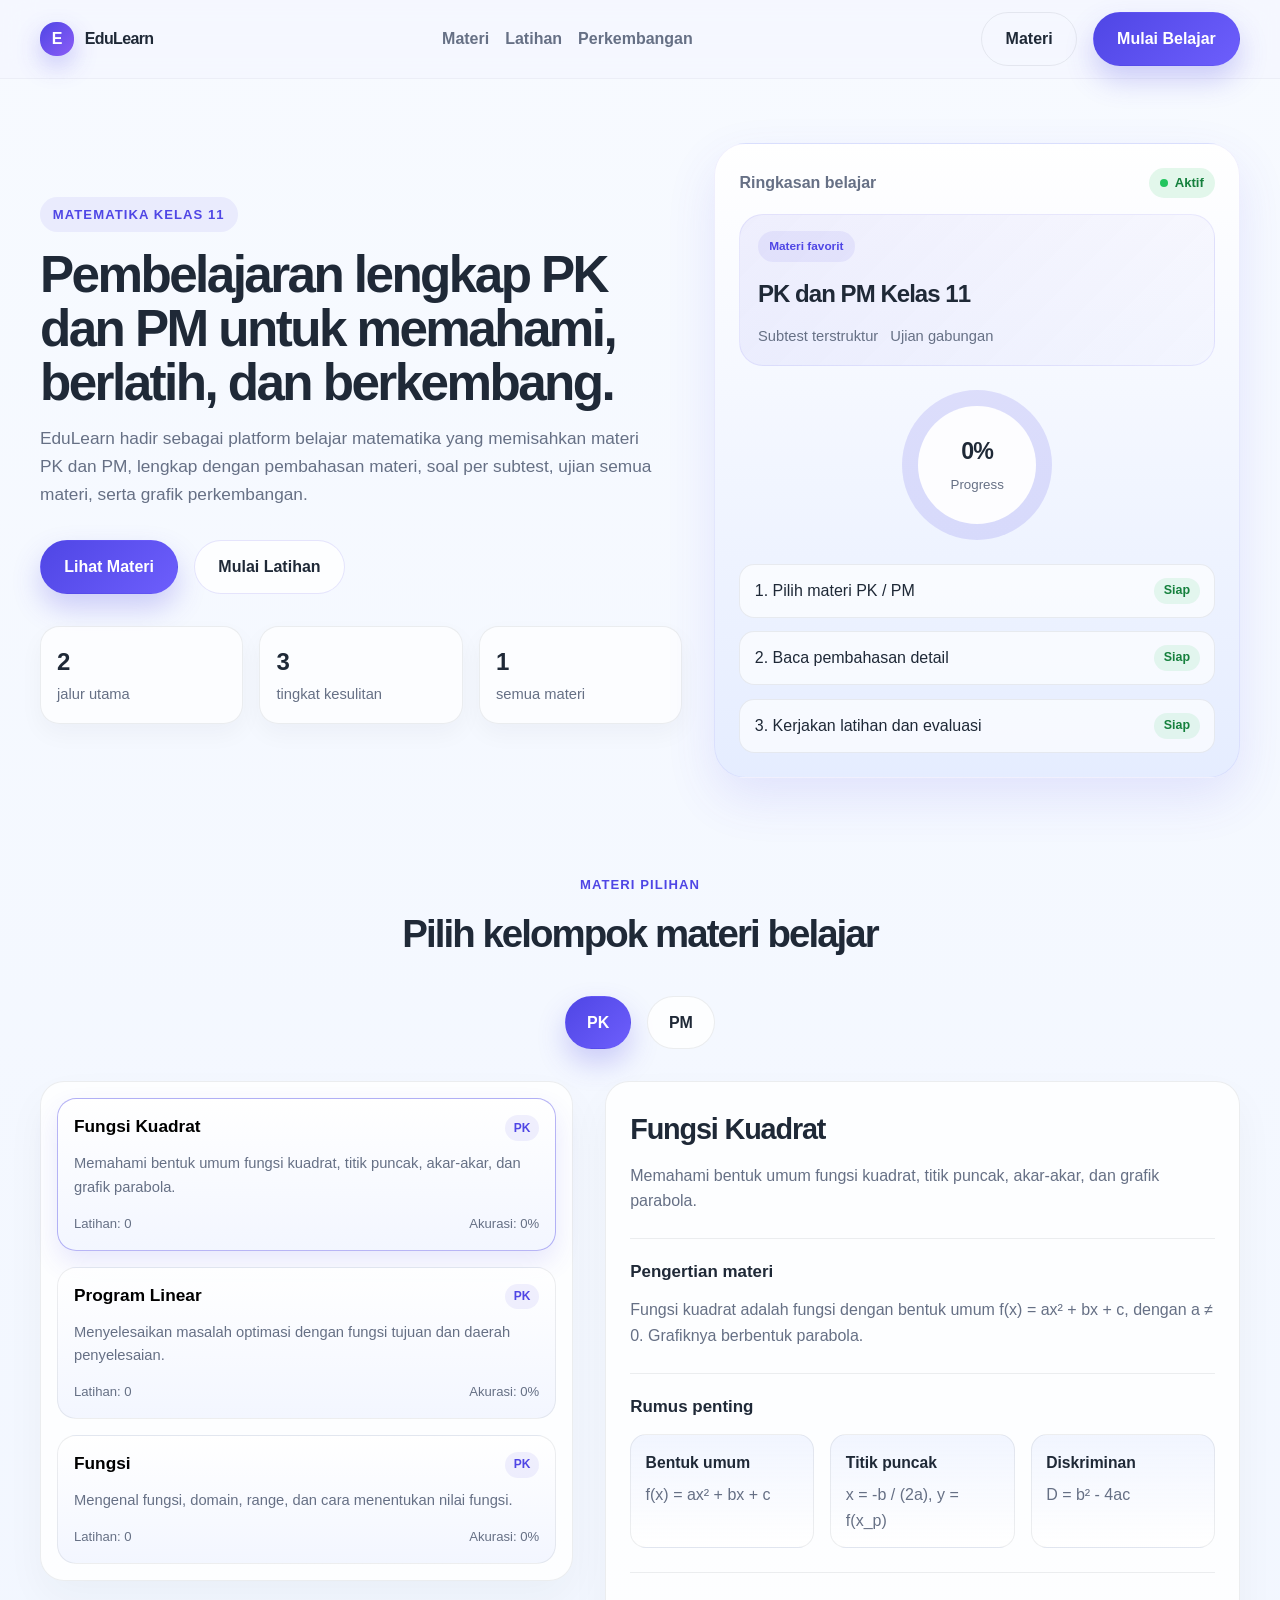
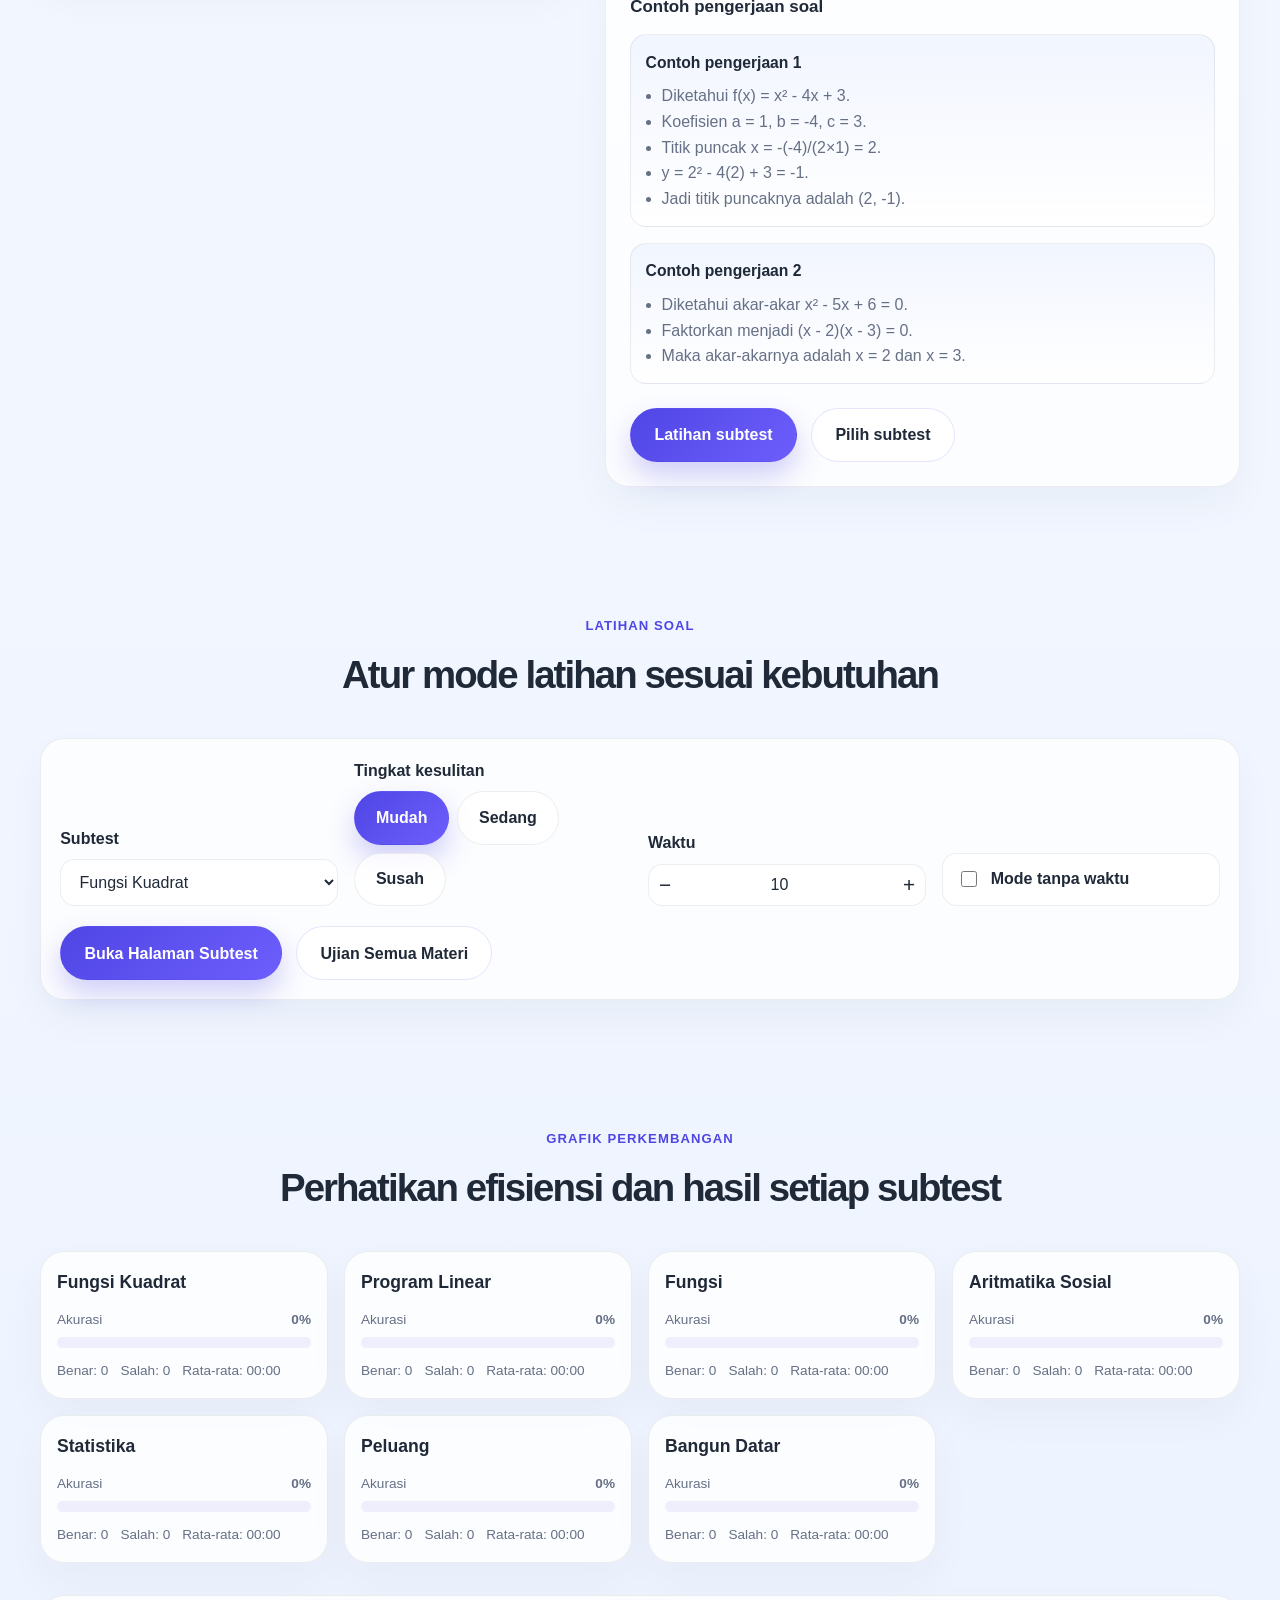
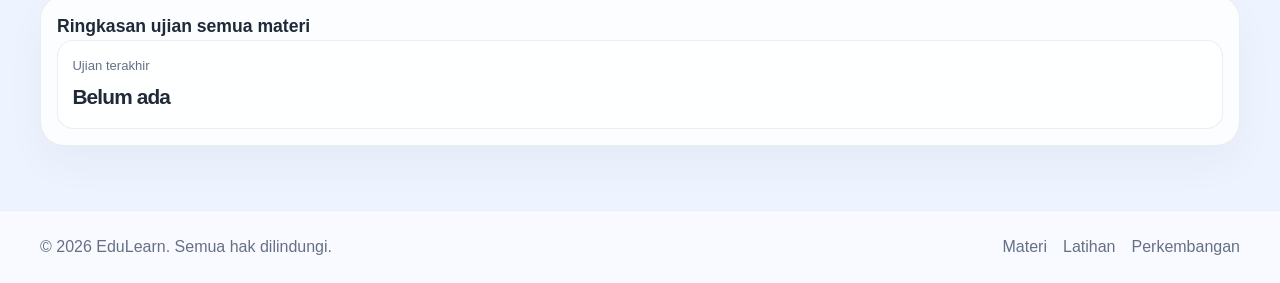
==== index.html.html @ b4b96523 "Add files via upload" ====
﻿<!DOCTYPE html>
<html lang="id">
<head>
  <meta charset="UTF-8" />
  <meta name="viewport" content="width=device-width, initial-scale=1.0" />
  <title>EduLearn | Matematika Kelas 11</title>
  <meta name="description" content="Website pembelajaran Matematika Kelas 11 dengan materi PK dan PM, pembahasan detail, latihan soal, mode tanpa waktu, dan grafik perkembangan." />
  <link rel="stylesheet" href="style.css" />
</head>
<body>
  <header class="topbar">
    <div class="container nav">
      <a class="brand" href="#home" aria-label="EduLearn home">
        <span class="brand-mark">E</span>
        <span>EduLearn</span>
      </a>

      <nav class="nav-links" aria-label="Main navigation">
        <a href="#materi">Materi</a>
        <a href="#latihan">Latihan</a>
        <a href="#progress">Perkembangan</a>
      </nav>

      <div class="nav-actions">
        <a class="btn btn-ghost" href="#materi">Materi</a>
        <a class="btn btn-primary" href="subtest.html">Mulai Belajar</a>
      </div>

      <button class="menu-toggle" aria-label="Toggle navigation">☰</button>
    </div>
  </header>

  <main id="home">
    <section class="hero">
      <div class="container hero-grid">
        <div class="hero-copy">
          <div class="eyebrow">Matematika Kelas 11</div>
          <h1>Pembelajaran lengkap PK dan PM untuk memahami, berlatih, dan berkembang.</h1>
          <p>
            EduLearn hadir sebagai platform belajar matematika yang memisahkan materi PK dan PM,
            lengkap dengan pembahasan materi, soal per subtest, ujian semua materi, serta grafik perkembangan.
          </p>

          <div class="cta-group">
            <a class="btn btn-primary" href="#materi">Lihat Materi</a>
            <a class="btn btn-secondary" href="subtest.html">Mulai Latihan</a>
          </div>

          <div class="hero-metrics">
            <div class="metric">
              <strong>2</strong>
              <span>jalur utama</span>
            </div>
            <div class="metric">
              <strong>3</strong>
              <span>tingkat kesulitan</span>
            </div>
            <div class="metric">
              <strong>1</strong>
              <span>semua materi</span>
            </div>
          </div>
        </div>

        <div class="hero-panel">
          <div class="panel-card">
            <div class="panel-header">
              <span>Ringkasan belajar</span>
              <span class="panel-status">Aktif</span>
            </div>

            <div class="promo-preview">
              <span class="promo-tag">Materi favorit</span>
              <div class="promo-title">PK dan PM Kelas 11</div>
              <div class="promo-meta">
                <span>Subtest terstruktur</span>
                <span>Ujian gabungan</span>
              </div>
            </div>

            <div class="progress-ring" aria-label="Overview progress">
              <div class="progress-content">
                <strong id="overviewPercent">0%</strong>
                <small>Progress</small>
              </div>
            </div>

            <ul class="schedule">
              <li><span>1. Pilih materi PK / PM</span><strong>Siap</strong></li>
              <li><span>2. Baca pembahasan detail</span><strong>Siap</strong></li>
              <li><span>3. Kerjakan latihan dan evaluasi</span><strong>Siap</strong></li>
            </ul>
          </div>
        </div>
      </div>
    </section>

    <section class="section" id="materi">
      <div class="container">
        <div class="section-header center">
          <p>Materi Pilihan</p>
          <h2>Pilih kelompok materi belajar</h2>
        </div>

        <div class="subject-switch">
          <button class="subject-tab active" data-subject="PK" type="button">PK</button>
          <button class="subject-tab" data-subject="PM" type="button">PM</button>
        </div>

        <div class="topic-layout">
          <div class="topic-list-panel">
            <div id="topicGrid" class="topic-grid"></div>
          </div>

          <aside id="topicDetail" class="topic-detail" aria-live="polite"></aside>
        </div>
      </div>
    </section>

    <section class="section" id="latihan">
      <div class="container">
        <div class="section-header center">
          <p>Latihan Soal</p>
          <h2>Atur mode latihan sesuai kebutuhan</h2>
        </div>

        <div class="quiz-box">
          <div class="quiz-controls">
            <div class="field-group compact">
              <label for="topicSelect">Subtest</label>
              <select id="topicSelect"></select>
            </div>

            <div class="field-group compact">
              <label>Tingkat kesulitan</label>
              <div class="difficulty-group">
                <button class="difficulty-btn active" data-difficulty="mudah" type="button">Mudah</button>
                <button class="difficulty-btn" data-difficulty="sedang" type="button">Sedang</button>
                <button class="difficulty-btn" data-difficulty="susah" type="button">Susah</button>
              </div>
            </div>

            <div class="field-group compact">
              <label>Waktu</label>
              <div class="timer-adjust">
                <button id="decreaseTime" type="button">−</button>
                <input id="timerMinutes" type="number" min="1" max="60" value="10" />
                <button id="increaseTime" type="button">+</button>
              </div>
            </div>

            <label class="toggle-row">
              <input id="untimedMode" type="checkbox" />
              <span>Mode tanpa waktu</span>
            </label>
          </div>

          <div class="quiz-actions">
            <a class="btn btn-primary" href="subtest.html">Buka Halaman Subtest</a>
            <button id="startExam" class="btn btn-secondary" type="button">Ujian Semua Materi</button>
          </div>

          <div id="quizArea" class="quiz-area hidden"></div>
          <div id="resultsArea" class="results-area hidden"></div>
        </div>
      </div>
    </section>

    <section class="section progress-section" id="progress">
      <div class="container">
        <div class="section-header center">
          <p>Grafik Perkembangan</p>
          <h2>Perhatikan efisiensi dan hasil setiap subtest</h2>
        </div>

        <div id="progressOverview" class="progress-overview"></div>
      </div>
    </section>
  </main>

  <footer>
    <div class="container footer-inner">
      <div>© <span id="current-year">2026</span> EduLearn. Semua hak dilindungi.</div>
      <div class="footer-links">
        <a href="#materi">Materi</a>
        <a href="#latihan">Latihan</a>
        <a href="#progress">Perkembangan</a>
      </div>
    </div>
  </footer>

  <script src="script.js"></script>
</body>
</html>
---- style.css ----
﻿:root {
  --bg: #f4f7ff;
  --surface: #ffffff;
  --surface-soft: #edf3ff;
  --primary: #4f46e5;
  --primary-dark: #312e81;
  --accent: #22c55e;
  --warning: #f59e0b;
  --danger: #ef4444;
  --text: #1f2937;
  --muted: #667085;
  --border: rgba(31, 41, 55, 0.08);
  --shadow: 0 20px 50px rgba(79, 70, 229, 0.12);
}

* { box-sizing: border-box; }
html { scroll-behavior: smooth; }
body {
  margin: 0;
  font-family: "Segoe UI", Tahoma, Geneva, Verdana, sans-serif;
  background: linear-gradient(180deg, #f7faff 0%, #edf3ff 100%);
  color: var(--text);
  line-height: 1.6;
}

a { color: inherit; text-decoration: none; }
button, input, select { font: inherit; }
.container { width: min(1200px, calc(100% - 2rem)); margin: 0 auto; }
.section { padding: 4rem 0; }
.center { text-align: center; }

.topbar {
  position: sticky;
  top: 0;
  z-index: 20;
  background: rgba(244, 247, 255, 0.82);
  border-bottom: 1px solid rgba(31, 41, 55, 0.04);
  backdrop-filter: blur(16px);
}

.nav {
  display: flex;
  align-items: center;
  justify-content: space-between;
  min-height: 78px;
  gap: 1.25rem;
}

.brand {
  display: inline-flex;
  align-items: center;
  gap: 0.7rem;
  font-weight: 800;
  letter-spacing: -0.04em;
}

.brand-mark {
  width: 2.1rem;
  height: 2.1rem;
  display: grid;
  place-items: center;
  border-radius: 16px;
  color: #fff;
  background: linear-gradient(135deg, var(--primary), #8b5cf6);
  box-shadow: 0 10px 24px rgba(79, 70, 229, 0.28);
}

.nav-links, .nav-actions {
  display: flex;
  align-items: center;
  gap: 1rem;
}

.nav-links {
  color: var(--muted);
  font-weight: 600;
}

.nav-links a, .footer-links a {
  transition: color 0.2s ease;
}

.nav-links a:hover, .footer-links a:hover {
  color: var(--primary);
}

.menu-toggle {
  display: none;
  border: 0;
  background: #fff;
  color: var(--text);
  width: 2.8rem;
  height: 2.8rem;
  border-radius: 0.9rem;
  box-shadow: 0 8px 20px rgba(31, 41, 55, 0.08);
  cursor: pointer;
}

.btn {
  display: inline-flex;
  align-items: center;
  justify-content: center;
  border-radius: 999px;
  border: 1px solid transparent;
  padding: 0.82rem 1.45rem;
  font-weight: 700;
  cursor: pointer;
  transition: transform 0.2s ease, box-shadow 0.2s ease;
}

.btn:hover, .btn:focus-visible {
  transform: translateY(-2px);
}

.btn-primary {
  background: linear-gradient(135deg, var(--primary), #6d5efc);
  color: #fff;
  box-shadow: 0 14px 28px rgba(79, 70, 229, 0.25);
}

.btn-secondary {
  border-color: rgba(79, 70, 229, 0.14);
  background: rgba(255, 255, 255, 0.8);
  color: var(--text);
}

.btn-ghost {
  background: transparent;
  border-color: rgba(31, 41, 55, 0.08);
  color: var(--text);
}

.hero { padding: 4rem 0 2rem; }
.hero-grid {
  display: grid;
  grid-template-columns: 1.1fr 0.9fr;
  align-items: center;
  gap: 2rem;
}

.eyebrow {
  display: inline-flex;
  margin-bottom: 1rem;
  padding: 0.45rem 0.8rem;
  border-radius: 999px;
  background: rgba(79, 70, 229, 0.08);
  color: var(--primary);
  font-size: 0.82rem;
  font-weight: 700;
  letter-spacing: 0.08em;
  text-transform: uppercase;
}

.hero-copy h1 {
  margin: 0;
  font-size: clamp(2.4rem, 4vw, 4.2rem);
  line-height: 1.05;
  letter-spacing: -0.05em;
}

.hero-copy p {
  margin-top: 1rem;
  max-width: 620px;
  font-size: 1.08rem;
  color: var(--muted);
}

.cta-group {
  display: flex;
  flex-wrap: wrap;
  gap: 1rem;
  margin-top: 2rem;
}

.hero-metrics {
  display: grid;
  grid-template-columns: repeat(3, minmax(0, 1fr));
  gap: 1rem;
  margin-top: 2rem;
}

.metric {
  background: rgba(255,255,255,0.7);
  border: 1px solid var(--border);
  border-radius: 1.2rem;
  padding: 1rem;
  box-shadow: 0 10px 25px rgba(15, 23, 42, 0.04);
}

.metric strong {
  display: block;
  font-size: 1.5rem;
  letter-spacing: -0.04em;
}

.metric span {
  color: var(--muted);
  font-size: 0.92rem;
}

.hero-panel { position: relative; }

.panel-card {
  background: linear-gradient(180deg, rgba(255,255,255,0.96), rgba(228,236,255,0.96));
  border: 1px solid rgba(79, 70, 229, 0.08);
  border-radius: 2rem;
  padding: 1.5rem;
  box-shadow: var(--shadow);
}

.panel-header {
  display: flex;
  justify-content: space-between;
  align-items: center;
  color: var(--muted);
  font-weight: 600;
}

.panel-status {
  display: inline-flex;
  align-items: center;
  gap: 0.4rem;
  padding: 0.28rem 0.7rem;
  border-radius: 999px;
  background: rgba(34, 197, 94, 0.12);
  color: #15803d;
  font-size: 0.82rem;
  font-weight: 700;
}

.panel-status::before {
  content: "";
  width: 0.5rem;
  height: 0.5rem;
  border-radius: 50%;
  background: #22c55e;
}

.promo-preview {
  margin-top: 1rem;
  background: linear-gradient(135deg, rgba(79,70,229,0.08), rgba(79,70,229,0.02));
  border: 1px solid rgba(79, 70, 229, 0.09);
  border-radius: 1.5rem;
  padding: 1rem 1.1rem;
}

.promo-tag {
  display: inline-block;
  background: rgba(79, 70, 229, 0.08);
  color: var(--primary);
  border-radius: 999px;
  padding: 0.38rem 0.7rem;
  font-size: 0.74rem;
  font-weight: 700;
}

.promo-title {
  margin-top: 0.8rem;
  font-size: 1.5rem;
  font-weight: 800;
  letter-spacing: -0.04em;
}

.promo-meta {
  display: flex;
  flex-wrap: wrap;
  gap: 0.75rem;
  margin-top: 0.75rem;
  color: var(--muted);
  font-size: 0.92rem;
}

.progress-ring {
  width: 150px;
  height: 150px;
  margin: 1.5rem auto 0;
  border-radius: 50%;
  display: grid;
  place-items: center;
  background: conic-gradient(var(--primary) 0deg, rgba(79,70,229,0.15) 0deg);
  position: relative;
}

.progress-ring::before {
  content: "";
  position: absolute;
  inset: 16px;
  border-radius: 50%;
  background: rgba(255,255,255,0.95);
}

.progress-content {
  position: relative;
  z-index: 1;
  text-align: center;
}

.progress-content strong {
  display: block;
  font-size: 1.45rem;
  letter-spacing: -0.04em;
}

.progress-content small {
  color: var(--muted);
}

.schedule {
  list-style: none;
  padding: 0;
  margin: 1.5rem 0 0;
  display: grid;
  gap: 0.85rem;
}

.schedule li {
  display: flex;
  justify-content: space-between;
  align-items: center;
  gap: 0.75rem;
  padding: 0.8rem 0.9rem;
  background: rgba(255,255,255,0.65);
  border: 1px solid var(--border);
  border-radius: 0.95rem;
}

.schedule strong {
  display: inline-flex;
  border-radius: 999px;
  padding: 0.2rem 0.6rem;
  background: rgba(34, 197, 94, 0.1);
  color: #15803d;
  font-size: 0.78rem;
}

.section-header {
  margin-bottom: 2rem;
}

.section-header p {
  margin: 0 0 0.5rem;
  color: var(--primary);
  font-size: 0.82rem;
  font-weight: 700;
  letter-spacing: 0.08em;
  text-transform: uppercase;
}

.section-header h2 {
  margin: 0;
  font-size: clamp(1.8rem, 3vw, 2.8rem);
  letter-spacing: -0.05em;
}

.subject-switch {
  display: flex;
  justify-content: center;
  flex-wrap: wrap;
  gap: 1rem;
  margin-bottom: 2rem;
}

.subject-tab, .difficulty-btn {
  border: 1px solid var(--border);
  background: rgba(255,255,255,0.8);
  color: var(--text);
  border-radius: 999px;
  padding: 0.8rem 1.3rem;
  font-weight: 700;
  cursor: pointer;
  transition: all 0.2s ease;
}

.subject-tab.active, .difficulty-btn.active {
  background: linear-gradient(135deg, var(--primary), #6d5efc);
  color: #fff;
  border-color: transparent;
  box-shadow: 0 14px 28px rgba(79, 70, 229, 0.25);
}

.topic-layout {
  display: grid;
  grid-template-columns: minmax(0, 1.05fr) minmax(0, 1.25fr);
  gap: 2rem;
  align-items: start;
}

.topic-list-panel, .topic-detail, .quiz-box, .progress-card {
  background: rgba(255,255,255,0.8);
  border: 1px solid var(--border);
  border-radius: 1.5rem;
  box-shadow: 0 18px 40px rgba(31, 41, 55, 0.04);
}

.topic-list-panel { padding: 1rem; }
.topic-grid { display: grid; gap: 1rem; }

.topic-card {
  width: 100%;
  border: 1px solid var(--border);
  background: linear-gradient(180deg, rgba(255,255,255,0.8), rgba(240,244,255,0.8));
  border-radius: 1.2rem;
  padding: 1rem;
  text-align: left;
  cursor: pointer;
  transition: all 0.2s ease;
}

.topic-card:hover { transform: translateY(-1px); border-color: rgba(79, 70, 229, 0.2); }
.topic-card.active {
  border-color: rgba(79,70,229,0.4);
  box-shadow: 0 12px 26px rgba(79,70,229,0.12);
}

.topic-head {
  display: flex;
  justify-content: space-between;
  align-items: flex-start;
  gap: 1rem;
}

.topic-head h3 {
  margin: 0;
  font-size: 1.08rem;
  line-height: 1.3;
}

.topic-tag {
  display: inline-flex;
  padding: 0.2rem 0.55rem;
  border-radius: 999px;
  background: rgba(79, 70, 229, 0.08);
  color: var(--primary);
  font-size: 0.75rem;
  font-weight: 700;
}

.topic-card p {
  margin: 0.7rem 0 0;
  color: var(--muted);
  font-size: 0.92rem;
}

.topic-meta {
  display: flex;
  justify-content: space-between;
  gap: 1rem;
  margin-top: 0.85rem;
  color: var(--muted);
  font-size: 0.82rem;
}

.topic-detail { padding: 1.5rem; min-height: 100%; }
.topic-detail h2 {
  margin: 0;
  font-size: clamp(1.8rem, 2vw, 2.4rem);
  letter-spacing: -0.04em;
}

.detail-subtitle {
  margin: 0.65rem 0 1.5rem;
  color: var(--muted);
}

.detail-section {
  margin-top: 1.5rem;
  border-top: 1px solid var(--border);
  padding-top: 1.2rem;
}

.detail-section h3 {
  margin: 0 0 0.75rem;
  font-size: 1.06rem;
}

.detail-section p {
  margin: 0;
  color: var(--muted);
}

.formula-grid, .example-grid {
  display: grid;
  gap: 1rem;
  margin-top: 0.9rem;
}

.formula-grid { grid-template-columns: repeat(auto-fit, minmax(160px, 1fr)); }

.formula-card, .example-card {
  border: 1px solid var(--border);
  border-radius: 1rem;
  padding: 0.9rem;
  background: linear-gradient(180deg, rgba(238,243,255,0.8), rgba(255,255,255,0.9));
}

.formula-card h4, .example-card h4 {
  margin: 0 0 0.45rem;
  font-size: 0.98rem;
}

.formula-card p, .example-card p, .example-card li {
  margin: 0;
  color: var(--muted);
}

.example-card ul {
  margin: 0.55rem 0 0;
  padding-left: 1rem;
  color: var(--muted);
}

.detail-actions {
  display: flex;
  flex-wrap: wrap;
  gap: 0.9rem;
  margin-top: 1.5rem;
}

.quiz-box { padding: 1.2rem; }
.quiz-controls {
  display: grid;
  grid-template-columns: repeat(4, minmax(0, 1fr));
  gap: 1rem;
  align-items: end;
}

.field-group { display: flex; flex-direction: column; gap: 0.5rem; }
.field-group label, .toggle-row span { font-weight: 700; }

select, input[type="number"] {
  width: 100%;
  border: 1px solid var(--border);
  border-radius: 0.9rem;
  background: rgba(255,255,255,0.9);
  padding: 0.8rem 0.9rem;
  color: var(--text);
}

.difficulty-group {
  display: flex;
  flex-wrap: wrap;
  gap: 0.5rem;
}

.timer-adjust {
  display: flex;
  align-items: center;
  gap: 0.5rem;
  border: 1px solid var(--border);
  border-radius: 0.9rem;
  background: rgba(255,255,255,0.9);
  overflow: hidden;
}

.timer-adjust button {
  border: 0;
  background: transparent;
  width: 2.5rem;
  height: 2.5rem;
  font-size: 1.3rem;
  cursor: pointer;
  color: var(--text);
}

.timer-adjust input {
  border: none;
  background: transparent;
  text-align: center;
  padding: 0;
}

.toggle-row {
  display: inline-flex;
  align-items: center;
  gap: 0.65rem;
  border: 1px solid var(--border);
  border-radius: 0.9rem;
  background: rgba(255,255,255,0.8);
  padding: 0.8rem 0.9rem;
  font-weight: 700;
}

.toggle-row input { width: 1rem; height: 1rem; }

.quiz-actions {
  display: flex;
  flex-wrap: wrap;
  gap: 0.9rem;
  margin-top: 1.3rem;
}

.quiz-area, .results-area { margin-top: 1.5rem; border-top: 1px solid var(--border); padding-top: 1.3rem; }
.hidden { display: none !important; }

.quiz-card {
  border: 1px solid var(--border);
  border-radius: 1.2rem;
  background: linear-gradient(180deg, rgba(238,243,255,0.8), rgba(255,255,255,0.95));
  padding: 1.2rem;
}

.quiz-meta {
  display: flex;
  justify-content: space-between;
  align-items: center;
  gap: 1rem;
  margin-bottom: 0.75rem;
  color: var(--muted);
  font-size: 0.92rem;
}

.quiz-card h3 {
  margin: 0;
  font-size: 1.3rem;
  line-height: 1.4;
}

.option-list {
  display: grid;
  gap: 0.7rem;
  margin-top: 1rem;
}

.option-btn {
  border: 1px solid var(--border);
  border-radius: 0.9rem;
  background: rgba(255,255,255,0.85);
  color: var(--text);
  padding: 0.9rem 1rem;
  text-align: left;
  cursor: pointer;
}

.option-btn.correct {
  background: rgba(34,197,94,0.12);
  border-color: rgba(34,197,94,0.4);
  color: #166534;
}

.option-btn.wrong {
  background: rgba(239,68,68,0.08);
  border-color: rgba(239,68,68,0.35);
  color: #991b1b;
}

.option-btn:disabled { cursor: not-allowed; }

.explanation-box {
  margin-top: 1rem;
  padding: 0.9rem 1rem;
  border-radius: 0.9rem;
  background: rgba(79, 70, 229, 0.06);
  border: 1px solid rgba(79, 70, 229, 0.12);
}

.quiz-footer {
  display: flex;
  justify-content: flex-end;
  margin-top: 1rem;
}

.result-box {
  border: 1px solid var(--border);
  border-radius: 1.2rem;
  padding: 1.2rem;
  background: linear-gradient(180deg, rgba(255,255,255,0.9), rgba(236,248,255,0.9));
}

.result-box h3 {
  margin: 0 0 0.75rem;
  font-size: 1.5rem;
}

.result-summary {
  color: var(--muted);
  margin-bottom: 1rem;
}

.result-summary p { margin: 0.2rem 0; }

.mistake-list {
  display: grid;
  gap: 0.8rem;
  margin-top: 1rem;
}

.mistake-item {
  border: 1px solid var(--border);
  border-radius: 0.9rem;
  padding: 0.9rem;
  background: rgba(255,255,255,0.7);
}

.mistake-item p { margin: 0 0 0.25rem; color: var(--muted); }

.progress-overview { display: grid; gap: 1rem; }
.progress-grid {
  display: grid;
  grid-template-columns: repeat(auto-fit, minmax(260px, 1fr));
  gap: 1rem;
}

.progress-card {
  padding: 1rem;
}

.progress-card h3 {
  margin: 0;
  font-size: 1.1rem;
}

.progress-wrapper { margin-top: 0.8rem; display: grid; gap: 0.5rem; }
.progress-row { display: grid; gap: 0.4rem; }
.progress-row .label {
  display: flex;
  justify-content: space-between;
  gap: 0.5rem;
  color: var(--muted);
  font-size: 0.85rem;
}
.progress-bar {
  width: 100%;
  height: 0.7rem;
  background: rgba(79, 70, 229, 0.08);
  border-radius: 999px;
  overflow: hidden;
}
.progress-bar span {
  display: block;
  height: 100%;
  border-radius: inherit;
  background: linear-gradient(135deg, var(--primary), #8b5cf6);
}

.progress-metrics {
  margin-top: 0.75rem;
  display: flex;
  flex-wrap: wrap;
  gap: 0.75rem;
  color: var(--muted);
  font-size: 0.85rem;
}

.exam-summary {
  margin-top: 1rem;
  display: grid;
  gap: 1rem;
  grid-template-columns: repeat(auto-fit, minmax(180px, 1fr));
}

.summary-stat {
  border: 1px solid var(--border);
  border-radius: 1rem;
  padding: 0.9rem;
  background: rgba(255,255,255,0.7);
}
.summary-stat span {
  display: block;
  margin-bottom: 0.25rem;
  color: var(--muted);
  font-size: 0.82rem;
}
.summary-stat strong {
  font-size: 1.3rem;
  letter-spacing: -0.04em;
}

footer {
  border-top: 1px solid rgba(31, 41, 55, 0.06);
  background: rgba(255,255,255,0.65);
}

.footer-inner {
  display: flex;
  justify-content: space-between;
  align-items: center;
  gap: 1rem;
  min-height: 72px;
  color: var(--muted);
}

.footer-links {
  display: flex;
  align-items: center;
  gap: 1rem;
}

@media (max-width: 900px) {
  .hero-grid, .topic-layout, .quiz-controls { grid-template-columns: 1fr; }

  .nav-links, .nav-actions { display: none; }
  .menu-toggle { display: block; }

  .topbar.nav-open .nav-links,
  .topbar.nav-open .nav-actions {
    display: flex;
    position: absolute;
    top: 78px;
    left: 1rem;
    right: 1rem;
    background: rgba(255,255,255,0.96);
    border: 1px solid var(--border);
    border-radius: 1rem;
    padding: 1rem;
    flex-direction: column;
    align-items: flex-start;
    box-shadow: var(--shadow);
  }

  .topbar.nav-open .nav { position: relative; }
}
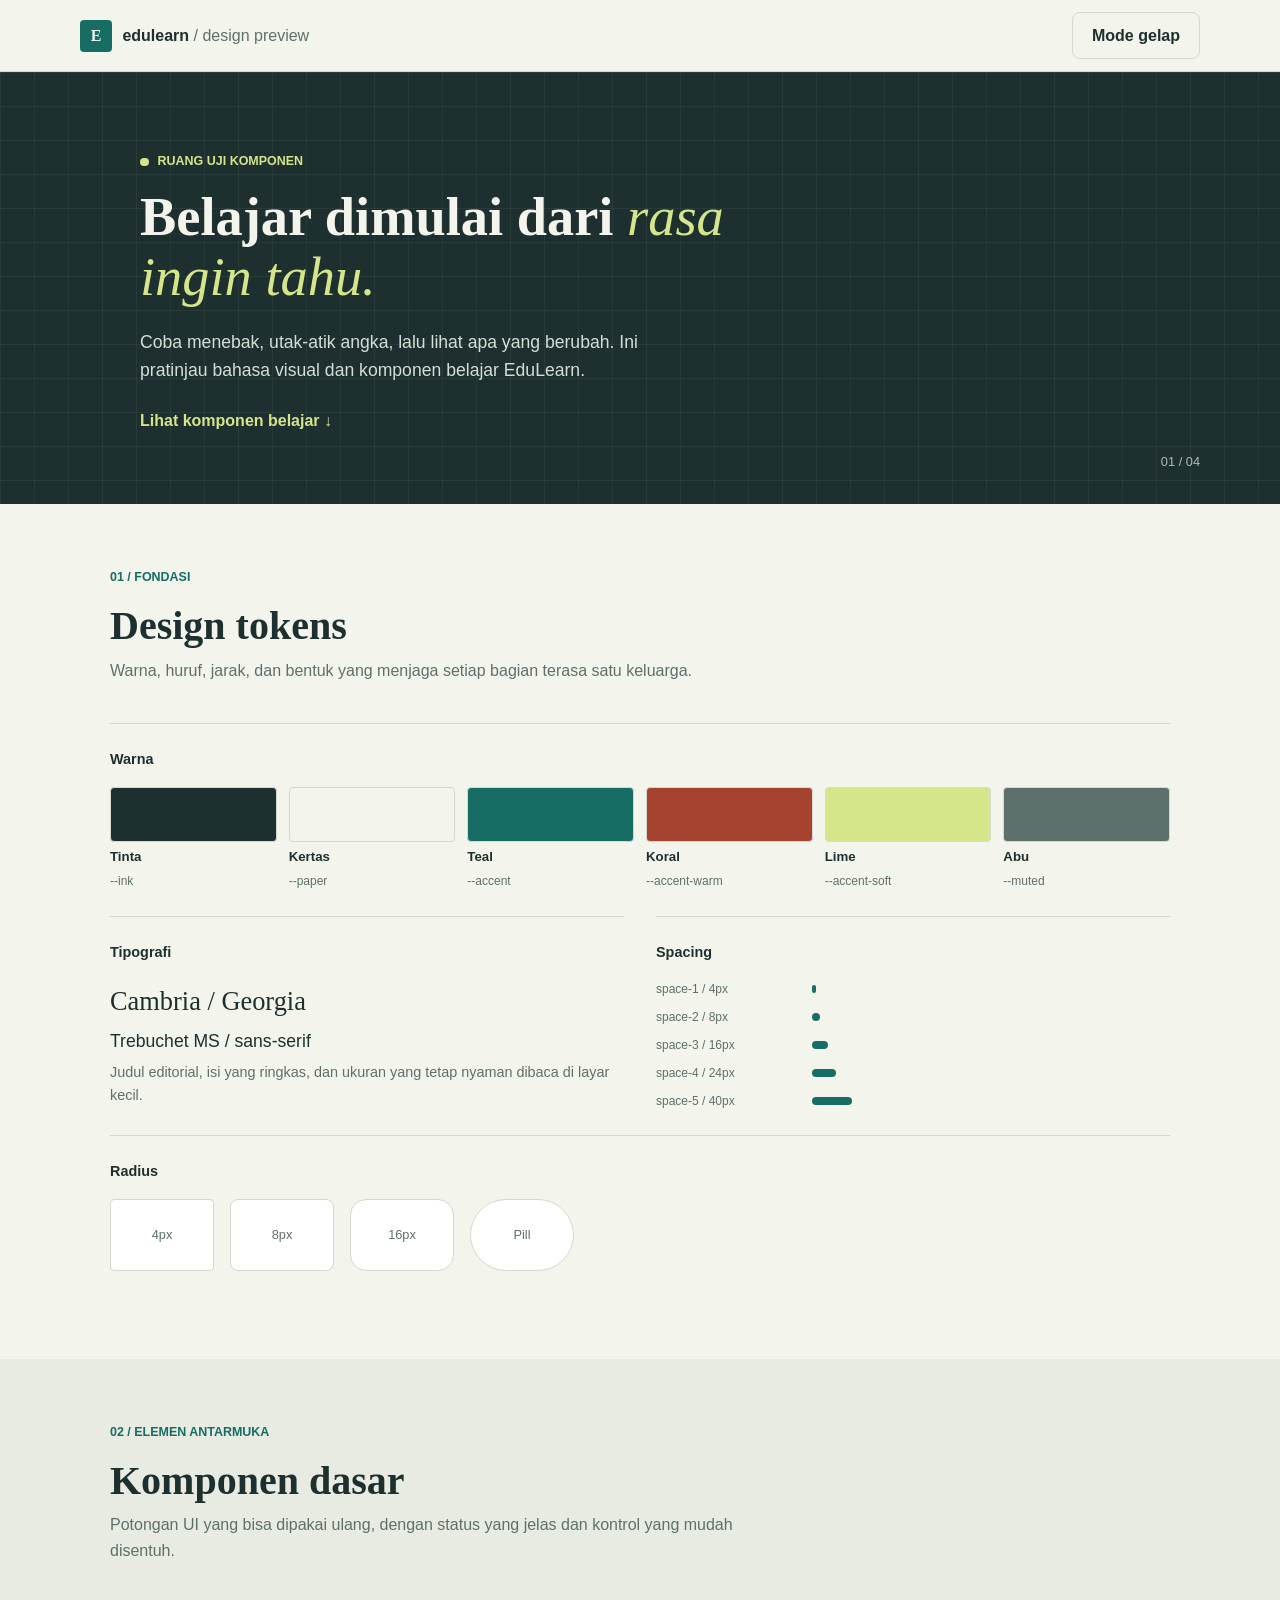
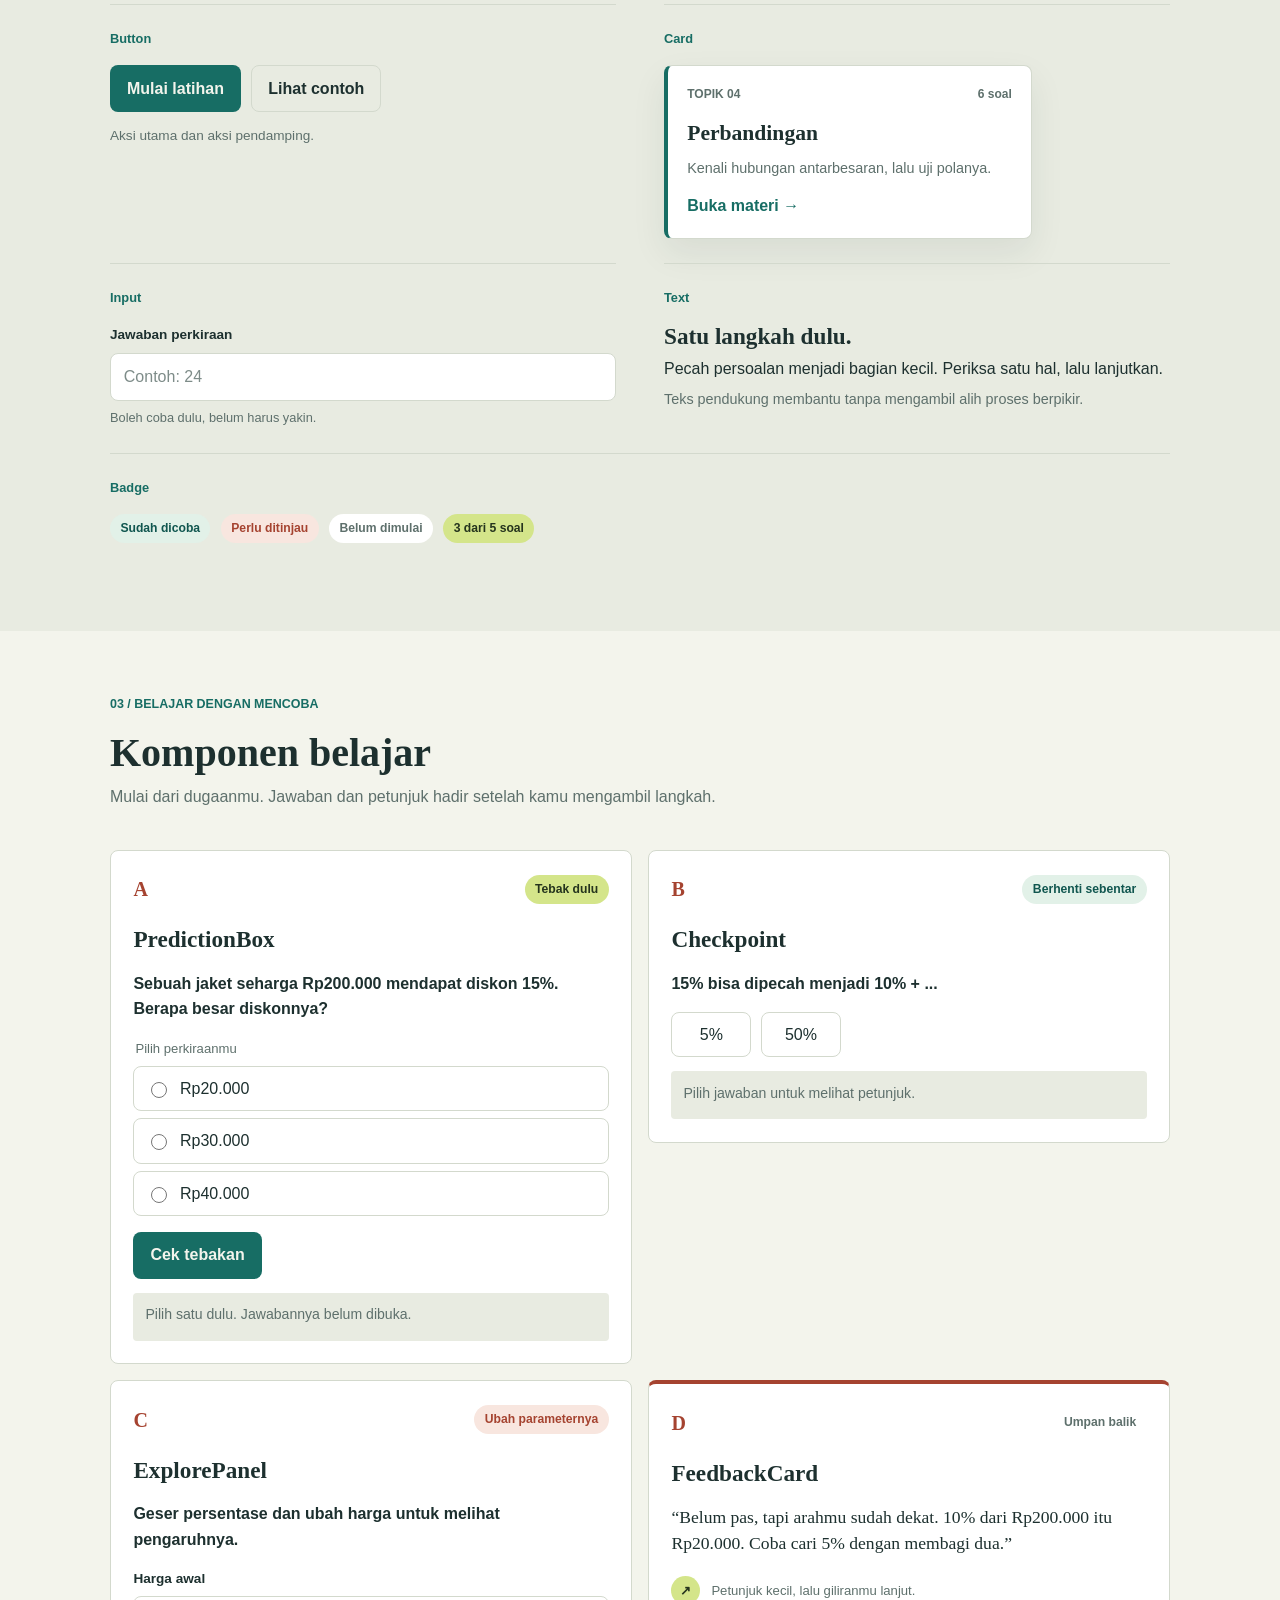
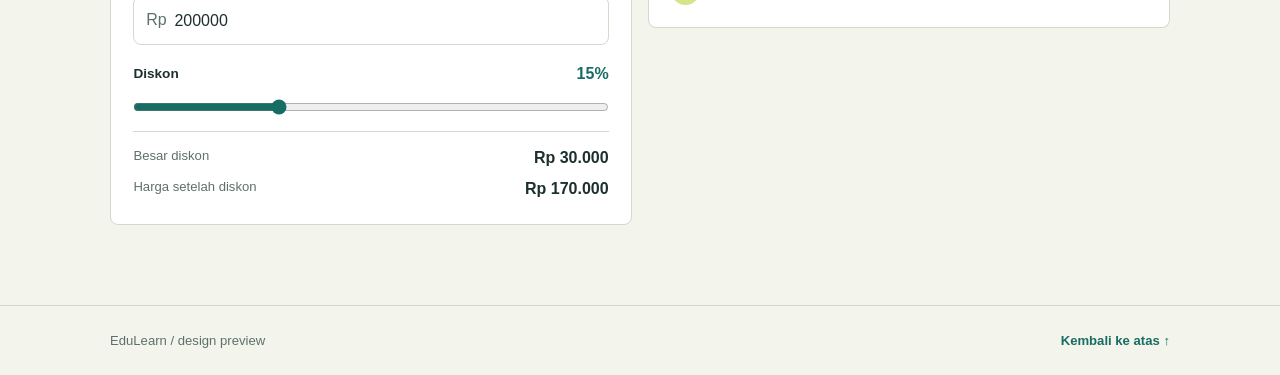
==== commit 01e68f1e: "Add files via upload" ====
--- a/index.html.html
+++ b/index.html.html
@@ -1,194 +1,202 @@
-﻿<!DOCTYPE html>
-<html lang="id">
-<head>
-  <meta charset="UTF-8" />
-  <meta name="viewport" content="width=device-width, initial-scale=1.0" />
-  <title>EduLearn | Matematika Kelas 11</title>
-  <meta name="description" content="Website pembelajaran Matematika Kelas 11 dengan materi PK dan PM, pembahasan detail, latihan soal, mode tanpa waktu, dan grafik perkembangan." />
-  <link rel="stylesheet" href="style.css" />
-</head>
-<body>
-  <header class="topbar">
-    <div class="container nav">
-      <a class="brand" href="#home" aria-label="EduLearn home">
-        <span class="brand-mark">E</span>
-        <span>EduLearn</span>
-      </a>
-
-      <nav class="nav-links" aria-label="Main navigation">
-        <a href="#materi">Materi</a>
-        <a href="#latihan">Latihan</a>
-        <a href="#progress">Perkembangan</a>
-      </nav>
-
-      <div class="nav-actions">
-        <a class="btn btn-ghost" href="#materi">Materi</a>
-        <a class="btn btn-primary" href="subtest.html">Mulai Belajar</a>
-      </div>
-
-      <button class="menu-toggle" aria-label="Toggle navigation">☰</button>
-    </div>
-  </header>
-
-  <main id="home">
-    <section class="hero">
-      <div class="container hero-grid">
-        <div class="hero-copy">
-          <div class="eyebrow">Matematika Kelas 11</div>
-          <h1>Pembelajaran lengkap PK dan PM untuk memahami, berlatih, dan berkembang.</h1>
-          <p>
-            EduLearn hadir sebagai platform belajar matematika yang memisahkan materi PK dan PM,
-            lengkap dengan pembahasan materi, soal per subtest, ujian semua materi, serta grafik perkembangan.
-          </p>
-
-          <div class="cta-group">
-            <a class="btn btn-primary" href="#materi">Lihat Materi</a>
-            <a class="btn btn-secondary" href="subtest.html">Mulai Latihan</a>
-          </div>
-
-          <div class="hero-metrics">
-            <div class="metric">
-              <strong>2</strong>
-              <span>jalur utama</span>
-            </div>
-            <div class="metric">
-              <strong>3</strong>
-              <span>tingkat kesulitan</span>
-            </div>
-            <div class="metric">
-              <strong>1</strong>
-              <span>semua materi</span>
-            </div>
-          </div>
-        </div>
-
-        <div class="hero-panel">
-          <div class="panel-card">
-            <div class="panel-header">
-              <span>Ringkasan belajar</span>
-              <span class="panel-status">Aktif</span>
-            </div>
-
-            <div class="promo-preview">
-              <span class="promo-tag">Materi favorit</span>
-              <div class="promo-title">PK dan PM Kelas 11</div>
-              <div class="promo-meta">
-                <span>Subtest terstruktur</span>
-                <span>Ujian gabungan</span>
-              </div>
-            </div>
-
-            <div class="progress-ring" aria-label="Overview progress">
-              <div class="progress-content">
-                <strong id="overviewPercent">0%</strong>
-                <small>Progress</small>
-              </div>
-            </div>
-
-            <ul class="schedule">
-              <li><span>1. Pilih materi PK / PM</span><strong>Siap</strong></li>
-              <li><span>2. Baca pembahasan detail</span><strong>Siap</strong></li>
-              <li><span>3. Kerjakan latihan dan evaluasi</span><strong>Siap</strong></li>
-            </ul>
-          </div>
-        </div>
-      </div>
-    </section>
-
-    <section class="section" id="materi">
-      <div class="container">
-        <div class="section-header center">
-          <p>Materi Pilihan</p>
-          <h2>Pilih kelompok materi belajar</h2>
-        </div>
-
-        <div class="subject-switch">
-          <button class="subject-tab active" data-subject="PK" type="button">PK</button>
-          <button class="subject-tab" data-subject="PM" type="button">PM</button>
-        </div>
-
-        <div class="topic-layout">
-          <div class="topic-list-panel">
-            <div id="topicGrid" class="topic-grid"></div>
-          </div>
-
-          <aside id="topicDetail" class="topic-detail" aria-live="polite"></aside>
-        </div>
-      </div>
-    </section>
-
-    <section class="section" id="latihan">
-      <div class="container">
-        <div class="section-header center">
-          <p>Latihan Soal</p>
-          <h2>Atur mode latihan sesuai kebutuhan</h2>
-        </div>
-
-        <div class="quiz-box">
-          <div class="quiz-controls">
-            <div class="field-group compact">
-              <label for="topicSelect">Subtest</label>
-              <select id="topicSelect"></select>
-            </div>
-
-            <div class="field-group compact">
-              <label>Tingkat kesulitan</label>
-              <div class="difficulty-group">
-                <button class="difficulty-btn active" data-difficulty="mudah" type="button">Mudah</button>
-                <button class="difficulty-btn" data-difficulty="sedang" type="button">Sedang</button>
-                <button class="difficulty-btn" data-difficulty="susah" type="button">Susah</button>
-              </div>
-            </div>
-
-            <div class="field-group compact">
-              <label>Waktu</label>
-              <div class="timer-adjust">
-                <button id="decreaseTime" type="button">−</button>
-                <input id="timerMinutes" type="number" min="1" max="60" value="10" />
-                <button id="increaseTime" type="button">+</button>
-              </div>
-            </div>
-
-            <label class="toggle-row">
-              <input id="untimedMode" type="checkbox" />
-              <span>Mode tanpa waktu</span>
-            </label>
-          </div>
-
-          <div class="quiz-actions">
-            <a class="btn btn-primary" href="subtest.html">Buka Halaman Subtest</a>
-            <button id="startExam" class="btn btn-secondary" type="button">Ujian Semua Materi</button>
-          </div>
-
-          <div id="quizArea" class="quiz-area hidden"></div>
-          <div id="resultsArea" class="results-area hidden"></div>
-        </div>
-      </div>
-    </section>
-
-    <section class="section progress-section" id="progress">
-      <div class="container">
-        <div class="section-header center">
-          <p>Grafik Perkembangan</p>
-          <h2>Perhatikan efisiensi dan hasil setiap subtest</h2>
-        </div>
-
-        <div id="progressOverview" class="progress-overview"></div>
-      </div>
-    </section>
-  </main>
-
-  <footer>
-    <div class="container footer-inner">
-      <div>© <span id="current-year">2026</span> EduLearn. Semua hak dilindungi.</div>
-      <div class="footer-links">
-        <a href="#materi">Materi</a>
-        <a href="#latihan">Latihan</a>
-        <a href="#progress">Perkembangan</a>
-      </div>
-    </div>
-  </footer>
-
-  <script src="script.js"></script>
-</body>
-</html>
+<!DOCTYPE html>
+<html lang="id" data-theme="light">
+<head>
+  <meta charset="UTF-8" />
+  <meta name="viewport" content="width=device-width, initial-scale=1.0" />
+  <meta name="theme-color" content="#f3f4ec" />
+  <meta name="description" content="Pratinjau sistem desain dan komponen belajar EduLearn." />
+  <title>Design Preview | EduLearn</title>
+  <link rel="stylesheet" href="design-system.css" />
+  <script src="design-system.js" defer></script>
+</head>
+<body>
+  <a class="skip-link" href="#main">Lewati ke konten</a>
+
+  <header class="site-header">
+    <a class="wordmark" href="#top" aria-label="EduLearn design preview">
+      <span class="wordmark-mark" aria-hidden="true">E</span>
+      <span>edulearn <span class="wordmark-note">/ design preview</span></span>
+    </a>
+    <button class="button button-outline theme-toggle" id="themeToggle" type="button" aria-pressed="false">
+      Mode gelap
+    </button>
+  </header>
+
+  <main id="main">
+    <section class="hero-band" id="top" aria-labelledby="page-title">
+      <div class="hero-inner">
+        <p class="eyebrow"><span class="status-dot" aria-hidden="true"></span> Ruang uji komponen</p>
+        <h1 id="page-title">Belajar dimulai dari <em>rasa ingin tahu.</em></h1>
+        <p class="hero-copy">Coba menebak, utak-atik angka, lalu lihat apa yang berubah. Ini pratinjau bahasa visual dan komponen belajar EduLearn.</p>
+        <a class="text-link" href="#learning-components">Lihat komponen belajar <span aria-hidden="true">↓</span></a>
+      </div>
+      <div class="hero-index" aria-hidden="true">01 / 04</div>
+    </section>
+
+    <section class="preview-section token-section" aria-labelledby="tokens-title">
+      <div class="section-heading">
+        <p class="eyebrow">01 / Fondasi</p>
+        <h2 id="tokens-title">Design tokens</h2>
+        <p>Warna, huruf, jarak, dan bentuk yang menjaga setiap bagian terasa satu keluarga.</p>
+      </div>
+
+      <div class="token-group">
+        <h3>Warna</h3>
+        <div class="swatch-grid">
+          <div class="swatch"><span class="swatch-chip swatch-ink"></span><strong>Tinta</strong><code>--ink</code></div>
+          <div class="swatch"><span class="swatch-chip swatch-paper"></span><strong>Kertas</strong><code>--paper</code></div>
+          <div class="swatch"><span class="swatch-chip swatch-teal"></span><strong>Teal</strong><code>--accent</code></div>
+          <div class="swatch"><span class="swatch-chip swatch-coral"></span><strong>Koral</strong><code>--accent-warm</code></div>
+          <div class="swatch"><span class="swatch-chip swatch-lime"></span><strong>Lime</strong><code>--accent-soft</code></div>
+          <div class="swatch"><span class="swatch-chip swatch-muted"></span><strong>Abu</strong><code>--muted</code></div>
+        </div>
+      </div>
+
+      <div class="token-columns">
+        <div class="token-group type-sample">
+          <h3>Tipografi</h3>
+          <p class="type-display">Cambria / Georgia</p>
+          <p class="type-body">Trebuchet MS / sans-serif</p>
+          <p class="muted-copy">Judul editorial, isi yang ringkas, dan ukuran yang tetap nyaman dibaca di layar kecil.</p>
+        </div>
+        <div class="token-group">
+          <h3>Spacing</h3>
+          <div class="space-list" aria-label="Skala spacing">
+            <div class="space-row"><code>space-1 / 4px</code><span class="space-bar space-1"></span></div>
+            <div class="space-row"><code>space-2 / 8px</code><span class="space-bar space-2"></span></div>
+            <div class="space-row"><code>space-3 / 16px</code><span class="space-bar space-3"></span></div>
+            <div class="space-row"><code>space-4 / 24px</code><span class="space-bar space-4"></span></div>
+            <div class="space-row"><code>space-5 / 40px</code><span class="space-bar space-5"></span></div>
+          </div>
+        </div>
+      </div>
+
+      <div class="token-group">
+        <h3>Radius</h3>
+        <div class="radius-row">
+          <div class="radius-sample radius-sm"><span>4px</span></div>
+          <div class="radius-sample radius-md"><span>8px</span></div>
+          <div class="radius-sample radius-lg"><span>16px</span></div>
+          <div class="radius-sample radius-pill"><span>Pill</span></div>
+        </div>
+      </div>
+    </section>
+
+    <section class="component-band" aria-labelledby="components-title">
+      <div class="preview-section">
+        <div class="section-heading">
+          <p class="eyebrow">02 / Elemen antarmuka</p>
+          <h2 id="components-title">Komponen dasar</h2>
+          <p>Potongan UI yang bisa dipakai ulang, dengan status yang jelas dan kontrol yang mudah disentuh.</p>
+        </div>
+
+        <div class="component-grid">
+          <article class="specimen">
+            <p class="specimen-label">Button</p>
+            <div class="button-row">
+              <button class="button button-primary" type="button">Mulai latihan</button>
+              <button class="button button-outline" type="button">Lihat contoh</button>
+            </div>
+            <p class="specimen-note">Aksi utama dan aksi pendamping.</p>
+          </article>
+
+          <article class="specimen">
+            <p class="specimen-label">Card</p>
+            <div class="lesson-card">
+              <p class="card-kicker">TOPIK 04 <span>6 soal</span></p>
+              <h3>Perbandingan</h3>
+              <p>Kenali hubungan antarbesaran, lalu uji polanya.</p>
+              <a class="text-link" href="#learning-components">Buka materi <span aria-hidden="true">→</span></a>
+            </div>
+          </article>
+
+          <article class="specimen">
+            <p class="specimen-label">Input</p>
+            <label class="field-label" for="sampleAnswer">Jawaban perkiraan</label>
+            <input class="text-input" id="sampleAnswer" name="sampleAnswer" inputmode="numeric" placeholder="Contoh: 24" />
+            <p class="field-hint" id="sampleAnswerHint">Boleh coba dulu, belum harus yakin.</p>
+          </article>
+
+          <article class="specimen">
+            <p class="specimen-label">Text</p>
+            <h3 class="text-heading">Satu langkah dulu.</h3>
+            <p class="text-example">Pecah persoalan menjadi bagian kecil. Periksa satu hal, lalu lanjutkan.</p>
+            <p class="muted-copy">Teks pendukung membantu tanpa mengambil alih proses berpikir.</p>
+          </article>
+
+          <article class="specimen specimen-wide">
+            <p class="specimen-label">Badge</p>
+            <div class="badge-row">
+              <span class="badge badge-teal">Sudah dicoba</span>
+              <span class="badge badge-coral">Perlu ditinjau</span>
+              <span class="badge badge-neutral">Belum dimulai</span>
+              <span class="badge badge-lime">3 dari 5 soal</span>
+            </div>
+          </article>
+        </div>
+      </div>
+    </section>
+
+    <section class="preview-section learning-section" id="learning-components" aria-labelledby="learning-title">
+      <div class="section-heading">
+        <p class="eyebrow">03 / Belajar dengan mencoba</p>
+        <h2 id="learning-title">Komponen belajar</h2>
+        <p>Mulai dari dugaanmu. Jawaban dan petunjuk hadir setelah kamu mengambil langkah.</p>
+      </div>
+
+      <div class="learning-grid">
+        <article class="learning-panel prediction-panel" aria-labelledby="prediction-title">
+          <div class="panel-topline"><span class="panel-number">A</span><span class="badge badge-lime">Tebak dulu</span></div>
+          <h3 id="prediction-title">PredictionBox</h3>
+          <p class="question-prompt">Sebuah jaket seharga Rp200.000 mendapat diskon 15%. Berapa besar diskonnya?</p>
+          <fieldset class="choice-set" id="predictionChoices">
+            <legend>Pilih perkiraanmu</legend>
+            <label class="choice"><input type="radio" name="prediction" value="20000" /><span>Rp20.000</span></label>
+            <label class="choice"><input type="radio" name="prediction" value="30000" /><span>Rp30.000</span></label>
+            <label class="choice"><input type="radio" name="prediction" value="40000" /><span>Rp40.000</span></label>
+          </fieldset>
+          <button class="button button-primary" id="revealAnswer" type="button">Cek tebakan</button>
+          <p class="feedback-line" id="predictionFeedback" aria-live="polite">Pilih satu dulu. Jawabannya belum dibuka.</p>
+        </article>
+
+        <article class="learning-panel checkpoint-panel" aria-labelledby="checkpoint-title">
+          <div class="panel-topline"><span class="panel-number">B</span><span class="badge badge-teal">Berhenti sebentar</span></div>
+          <h3 id="checkpoint-title">Checkpoint</h3>
+          <p class="question-prompt">15% bisa dipecah menjadi 10% + ...</p>
+          <div class="checkpoint-options" role="group" aria-label="Pilih bagian yang melengkapi 15 persen">
+            <button class="choice-button" type="button" data-checkpoint-choice="5%">5%</button>
+            <button class="choice-button" type="button" data-checkpoint-choice="50%">50%</button>
+          </div>
+          <p class="feedback-line" id="checkpointFeedback" aria-live="polite">Pilih jawaban untuk melihat petunjuk.</p>
+        </article>
+
+        <article class="learning-panel explore-panel" aria-labelledby="explore-title">
+          <div class="panel-topline"><span class="panel-number">C</span><span class="badge badge-coral">Ubah parameternya</span></div>
+          <h3 id="explore-title">ExplorePanel</h3>
+          <p class="question-prompt">Geser persentase dan ubah harga untuk melihat pengaruhnya.</p>
+          <label class="field-label" for="priceInput">Harga awal</label>
+          <div class="input-with-prefix"><span aria-hidden="true">Rp</span><input class="text-input" id="priceInput" type="number" min="0" max="10000000" step="10000" value="200000" inputmode="numeric" /></div>
+          <div class="range-heading"><label class="field-label" for="discountRange">Diskon</label><output id="discountOutput" for="discountRange">15%</output></div>
+          <input class="range-input" id="discountRange" type="range" min="0" max="50" value="15" />
+          <div class="explore-result" aria-live="polite">
+            <span>Besar diskon</span><strong id="discountAmount">Rp30.000</strong>
+            <span>Harga setelah diskon</span><strong id="finalPrice">Rp170.000</strong>
+          </div>
+        </article>
+
+        <article class="feedback-card" aria-labelledby="feedback-card-title">
+          <div class="panel-topline"><span class="panel-number">D</span><span class="badge badge-neutral">Umpan balik</span></div>
+          <h3 id="feedback-card-title">FeedbackCard</h3>
+          <p class="feedback-quote">“Belum pas, tapi arahmu sudah dekat. 10% dari Rp200.000 itu Rp20.000. Coba cari 5% dengan membagi dua.”</p>
+          <div class="feedback-footer"><span class="feedback-mark" aria-hidden="true">↗</span><span>Petunjuk kecil, lalu giliranmu lanjut.</span></div>
+        </article>
+      </div>
+    </section>
+
+    <footer class="page-footer">
+      <span>EduLearn / design preview</span>
+      <a class="text-link" href="#top">Kembali ke atas <span aria-hidden="true">↑</span></a>
+    </footer>
+  </main>
+</body>
+</html>
--- a/design-system.css
+++ b/design-system.css
@@ -0,0 +1,298 @@
+:root {
+  color-scheme: light;
+  --paper: #f3f4ec;
+  --surface: #ffffff;
+  --surface-raised: #e8ebe1;
+  --ink: #1d302f;
+  --muted: #5e706c;
+  --line: #d3d9cd;
+  --accent: #176d64;
+  --accent-strong: #10564f;
+  --accent-warm: #a54330;
+  --accent-soft: #d4e58a;
+  --focus: #b84630;
+  --success-bg: #e2f1e8;
+  --error-bg: #f8e6df;
+  --shadow: 0 14px 34px rgba(29, 48, 47, 0.08);
+  --space-1: 0.25rem;
+  --space-2: 0.5rem;
+  --space-3: 1rem;
+  --space-4: 1.5rem;
+  --space-5: 2.5rem;
+  --space-6: 4rem;
+  --radius-sm: 4px;
+  --radius-md: 8px;
+  --radius-lg: 16px;
+  --radius-pill: 999px;
+  --font-display: Cambria, Georgia, serif;
+  --font-body: "Trebuchet MS", "Avenir Next", sans-serif;
+}
+
+:root[data-theme="dark"] {
+  color-scheme: dark;
+  --paper: #172422;
+  --surface: #202e2a;
+  --surface-raised: #293a35;
+  --ink: #edf2e8;
+  --muted: #b5c3b9;
+  --line: #465a51;
+  --accent: #81c9b4;
+  --accent-strong: #a8e2cc;
+  --accent-warm: #f09b7d;
+  --accent-soft: #bace75;
+  --focus: #ffd17a;
+  --success-bg: #274438;
+  --error-bg: #4a302d;
+  --shadow: 0 16px 40px rgba(0, 0, 0, 0.2);
+}
+
+* { box-sizing: border-box; }
+
+html { scroll-behavior: smooth; }
+
+body {
+  margin: 0;
+  background: var(--paper);
+  color: var(--ink);
+  font-family: var(--font-body);
+  font-size: 1rem;
+  line-height: 1.6;
+}
+
+button, input { font: inherit; }
+button { color: inherit; }
+
+button:focus-visible,
+a:focus-visible,
+input:focus-visible {
+  outline: 3px solid var(--focus);
+  outline-offset: 3px;
+}
+
+.skip-link {
+  position: absolute;
+  top: 0.5rem;
+  left: 0.5rem;
+  z-index: 10;
+  padding: 0.6rem 0.9rem;
+  transform: translateY(-160%);
+  background: var(--surface);
+  color: var(--ink);
+}
+
+.skip-link:focus { transform: translateY(0); }
+
+.site-header {
+  position: relative;
+  z-index: 2;
+  display: flex;
+  align-items: center;
+  justify-content: space-between;
+  min-height: 4.5rem;
+  padding: 0.75rem max(1.25rem, calc((100vw - 1120px) / 2));
+  border-bottom: 1px solid var(--line);
+  background: var(--paper);
+}
+
+.wordmark {
+  display: inline-flex;
+  align-items: center;
+  gap: 0.65rem;
+  color: var(--ink);
+  font-weight: 800;
+  text-decoration: none;
+}
+
+.wordmark-mark {
+  display: grid;
+  width: 2rem;
+  aspect-ratio: 1;
+  place-items: center;
+  border-radius: var(--radius-sm);
+  background: var(--accent);
+  color: var(--paper);
+  font-family: var(--font-display);
+}
+
+.wordmark-note { color: var(--muted); font-weight: 400; }
+
+.button {
+  display: inline-flex;
+  min-height: 2.8rem;
+  align-items: center;
+  justify-content: center;
+  padding: 0.6rem 1rem;
+  border: 1px solid transparent;
+  border-radius: var(--radius-md);
+  cursor: pointer;
+  font-weight: 700;
+  text-decoration: none;
+  transition: background-color 160ms ease, color 160ms ease, border-color 160ms ease;
+}
+
+.button-primary { background: var(--accent); color: var(--paper); }
+.button-primary:hover { background: var(--accent-strong); }
+.button-outline { border-color: var(--line); background: transparent; color: var(--ink); }
+.button-outline:hover { background: var(--surface-raised); }
+.theme-toggle { min-width: 8rem; }
+
+.hero-band {
+  position: relative;
+  overflow: hidden;
+  min-height: 27rem;
+  padding: 5rem max(1.25rem, calc((100vw - 1000px) / 2)) 4rem;
+  background-color: var(--ink);
+  background-image: linear-gradient(rgba(243, 244, 236, 0.055) 1px, transparent 1px), linear-gradient(90deg, rgba(243, 244, 236, 0.055) 1px, transparent 1px);
+  background-size: 34px 34px;
+  color: var(--paper);
+}
+
+.hero-inner { max-width: 760px; }
+.hero-band .eyebrow { color: var(--accent-soft); }
+
+.eyebrow {
+  display: flex;
+  align-items: center;
+  gap: 0.55rem;
+  margin: 0 0 1rem;
+  color: var(--accent);
+  font-size: 0.78rem;
+  font-weight: 800;
+  text-transform: uppercase;
+}
+
+.status-dot { width: 0.55rem; aspect-ratio: 1; border-radius: 50%; background: var(--accent-soft); }
+
+h1, h2, h3, p { margin-top: 0; }
+
+h1, h2, .text-heading {
+  font-family: var(--font-display);
+  font-weight: 600;
+  line-height: 1.1;
+}
+
+h1 { max-width: 700px; margin-bottom: 1.25rem; font-size: 3.4rem; }
+h1 em { color: var(--accent-soft); font-weight: 400; }
+.hero-copy { max-width: 560px; margin-bottom: 1.5rem; color: #d5ded5; font-size: 1.1rem; }
+.hero-band .text-link { color: var(--accent-soft); }
+.hero-index { position: absolute; right: max(1.25rem, calc((100vw - 1120px) / 2)); bottom: 2rem; color: #aebbb1; font-size: 0.8rem; }
+
+.text-link { color: var(--accent); font-weight: 800; text-decoration: none; }
+.text-link:hover { text-decoration: underline; text-underline-offset: 0.2em; }
+
+.preview-section { width: min(100% - 2.5rem, 1060px); margin-inline: auto; padding-block: 4rem; }
+.section-heading { max-width: 640px; margin-bottom: 2.5rem; }
+.section-heading h2 { margin-bottom: 0.6rem; font-size: 2.5rem; }
+.section-heading > p:last-child { margin-bottom: 0; color: var(--muted); }
+
+.token-group { padding-block: 1.5rem; border-top: 1px solid var(--line); }
+.token-group h3 { margin-bottom: 1rem; font-size: 0.9rem; }
+.swatch-grid { display: grid; grid-template-columns: repeat(6, minmax(0, 1fr)); gap: 0.75rem; }
+.swatch { display: grid; gap: 0.3rem; min-width: 0; font-size: 0.83rem; }
+.swatch-chip { height: 3.4rem; border: 1px solid var(--line); border-radius: var(--radius-sm); }
+.swatch strong, .swatch code { overflow-wrap: anywhere; }
+.swatch code, .space-row code { color: var(--muted); font-family: var(--font-body); font-size: 0.75rem; }
+.swatch-ink { background: var(--ink); }
+.swatch-paper { background: var(--paper); }
+.swatch-teal { background: var(--accent); }
+.swatch-coral { background: var(--accent-warm); }
+.swatch-lime { background: var(--accent-soft); }
+.swatch-muted { background: var(--muted); }
+
+.token-columns { display: grid; grid-template-columns: 1fr 1fr; gap: 2rem; }
+.type-display { margin-bottom: 0.3rem; font-family: var(--font-display); font-size: 1.65rem; }
+.type-body { margin-bottom: 0.4rem; font-size: 1.1rem; }
+.muted-copy { margin-bottom: 0; color: var(--muted); font-size: 0.9rem; }
+.space-list { display: grid; gap: 0.55rem; }
+.space-row { display: grid; grid-template-columns: 9rem 1fr; align-items: center; gap: 0.75rem; }
+.space-bar { height: 0.5rem; max-width: 100%; border-radius: var(--radius-pill); background: var(--accent); }
+.space-1 { width: 4px; min-width: 4px; }
+.space-2 { width: 8px; min-width: 8px; }
+.space-3 { width: 16px; min-width: 16px; }
+.space-4 { width: 24px; min-width: 24px; }
+.space-5 { width: 40px; min-width: 40px; }
+.radius-row { display: flex; flex-wrap: wrap; gap: 1rem; }
+.radius-sample { display: grid; width: 6.5rem; height: 4.5rem; place-items: center; border: 1px solid var(--line); background: var(--surface); color: var(--muted); font-size: 0.8rem; }
+.radius-sm { border-radius: var(--radius-sm); }
+.radius-md { border-radius: var(--radius-md); }
+.radius-lg { border-radius: var(--radius-lg); }
+.radius-pill { border-radius: var(--radius-pill); }
+
+.component-band { background: var(--surface-raised); }
+.component-grid { display: grid; grid-template-columns: repeat(2, minmax(0, 1fr)); column-gap: 3rem; }
+.specimen { min-width: 0; padding-block: 1.5rem; border-top: 1px solid var(--line); }
+.specimen-wide { grid-column: 1 / -1; }
+.specimen-label { margin-bottom: 1rem; color: var(--accent); font-size: 0.8rem; font-weight: 800; }
+.button-row, .badge-row { display: flex; flex-wrap: wrap; align-items: center; gap: 0.65rem; }
+.specimen-note { margin: 0.8rem 0 0; color: var(--muted); font-size: 0.85rem; }
+.lesson-card { max-width: 23rem; padding: 1.2rem; border: 1px solid var(--line); border-left: 4px solid var(--accent); border-radius: var(--radius-md); background: var(--surface); box-shadow: var(--shadow); }
+.card-kicker { display: flex; justify-content: space-between; color: var(--muted); font-size: 0.75rem; font-weight: 800; }
+.lesson-card h3 { margin-bottom: 0.4rem; font-family: var(--font-display); font-size: 1.35rem; }
+.lesson-card > p:not(.card-kicker) { margin-bottom: 0.8rem; color: var(--muted); font-size: 0.9rem; }
+.field-label { display: block; margin-bottom: 0.4rem; font-size: 0.85rem; font-weight: 800; }
+.text-input { width: 100%; min-height: 2.8rem; padding: 0.65rem 0.8rem; border: 1px solid var(--line); border-radius: var(--radius-md); background: var(--surface); color: var(--ink); }
+.text-input::placeholder { color: var(--muted); opacity: 0.8; }
+.field-hint { margin: 0.45rem 0 0; color: var(--muted); font-size: 0.8rem; }
+.text-heading { margin-bottom: 0.35rem; font-size: 1.45rem; }
+.text-example { max-width: 34rem; margin-bottom: 0.4rem; }
+.badge { display: inline-flex; min-height: 1.8rem; align-items: center; padding: 0.25rem 0.65rem; border-radius: var(--radius-pill); font-size: 0.76rem; font-weight: 800; }
+.badge-teal { background: var(--success-bg); color: var(--accent-strong); }
+.badge-coral { background: var(--error-bg); color: var(--accent-warm); }
+.badge-neutral { background: var(--surface); color: var(--muted); }
+.badge-lime { background: var(--accent-soft); color: #25341d; }
+
+.learning-section { padding-bottom: 5rem; }
+.learning-grid { display: grid; grid-template-columns: repeat(2, minmax(0, 1fr)); gap: 1rem; align-items: start; }
+.learning-panel, .feedback-card { min-width: 0; padding: 1.4rem; border: 1px solid var(--line); border-radius: var(--radius-md); background: var(--surface); }
+.panel-topline { display: flex; align-items: center; justify-content: space-between; gap: 0.75rem; margin-bottom: 1rem; }
+.panel-number { color: var(--accent-warm); font-family: var(--font-display); font-size: 1.25rem; font-weight: 700; }
+.learning-panel h3, .feedback-card h3 { margin-bottom: 0.75rem; font-family: var(--font-display); font-size: 1.45rem; }
+.question-prompt { margin-bottom: 1rem; font-weight: 700; }
+.choice-set { display: grid; gap: 0.45rem; margin: 0 0 1rem; padding: 0; border: 0; }
+.choice-set legend { margin-bottom: 0.45rem; color: var(--muted); font-size: 0.82rem; }
+.choice { display: flex; min-height: 2.8rem; align-items: center; gap: 0.65rem; padding: 0.55rem 0.7rem; border: 1px solid var(--line); border-radius: var(--radius-md); cursor: pointer; }
+.choice:has(input:checked) { border-color: var(--accent); background: var(--success-bg); }
+.choice input { width: 1rem; height: 1rem; accent-color: var(--accent); }
+.feedback-line { min-height: 3rem; margin: 0.9rem 0 0; padding: 0.65rem 0.75rem; border-radius: var(--radius-sm); background: var(--surface-raised); color: var(--muted); font-size: 0.88rem; }
+.feedback-line.is-correct { background: var(--success-bg); color: var(--accent-strong); }
+.feedback-line.is-incorrect { background: var(--error-bg); color: var(--accent-warm); }
+.checkpoint-options { display: flex; flex-wrap: wrap; gap: 0.6rem; }
+.choice-button { min-width: 5rem; min-height: 2.8rem; padding: 0.5rem 0.8rem; border: 1px solid var(--line); border-radius: var(--radius-md); background: var(--surface); cursor: pointer; }
+.choice-button:hover { border-color: var(--accent); }
+.choice-button[aria-pressed="true"] { border-color: var(--accent); background: var(--success-bg); }
+.input-with-prefix { position: relative; }
+.input-with-prefix > span { position: absolute; top: 50%; left: 0.8rem; transform: translateY(-50%); color: var(--muted); }
+.input-with-prefix .text-input { padding-left: 2.5rem; }
+.range-heading { display: flex; align-items: center; justify-content: space-between; margin-top: 1rem; }
+.range-heading .field-label { margin: 0; }
+.range-heading output { color: var(--accent); font-weight: 800; }
+.range-input { width: 100%; margin: 0.8rem 0 1rem; accent-color: var(--accent); }
+.explore-result { display: grid; grid-template-columns: 1fr auto; gap: 0.35rem 1rem; padding-top: 0.8rem; border-top: 1px solid var(--line); }
+.explore-result span { color: var(--muted); font-size: 0.82rem; }
+.explore-result strong { text-align: right; font-variant-numeric: tabular-nums; }
+.feedback-card { border-top: 4px solid var(--accent-warm); }
+.feedback-quote { margin-bottom: 1.2rem; font-family: var(--font-display); font-size: 1.1rem; line-height: 1.5; }
+.feedback-footer { display: flex; align-items: center; gap: 0.7rem; color: var(--muted); font-size: 0.82rem; }
+.feedback-mark { display: grid; width: 1.8rem; aspect-ratio: 1; place-items: center; border-radius: 50%; background: var(--accent-soft); color: #25341d; font-weight: 800; }
+
+.page-footer { display: flex; justify-content: space-between; gap: 1rem; padding: 1.5rem max(1.25rem, calc((100vw - 1060px) / 2)); border-top: 1px solid var(--line); color: var(--muted); font-size: 0.82rem; }
+
+@media (max-width: 700px) {
+  .site-header { min-height: 4rem; padding-inline: 1rem; }
+  .wordmark-note { display: none; }
+  .hero-band { min-height: 24rem; padding: 4rem 1.25rem 4.5rem; }
+  h1 { font-size: 2.65rem; }
+  .hero-index { right: 1.25rem; }
+  .preview-section { width: min(100% - 2rem, 1060px); padding-block: 3rem; }
+  .section-heading { margin-bottom: 1.8rem; }
+  .section-heading h2 { font-size: 2rem; }
+  .swatch-grid { grid-template-columns: repeat(3, minmax(0, 1fr)); }
+  .token-columns, .component-grid, .learning-grid { grid-template-columns: 1fr; gap: 0.5rem; }
+  .specimen-wide { grid-column: auto; }
+  .space-row { grid-template-columns: 8.5rem 1fr; }
+  .page-footer { padding-inline: 1rem; }
+}
+
+@media (prefers-reduced-motion: reduce) {
+  *, *::before, *::after { scroll-behavior: auto !important; transition-duration: 0.01ms !important; }
+}
